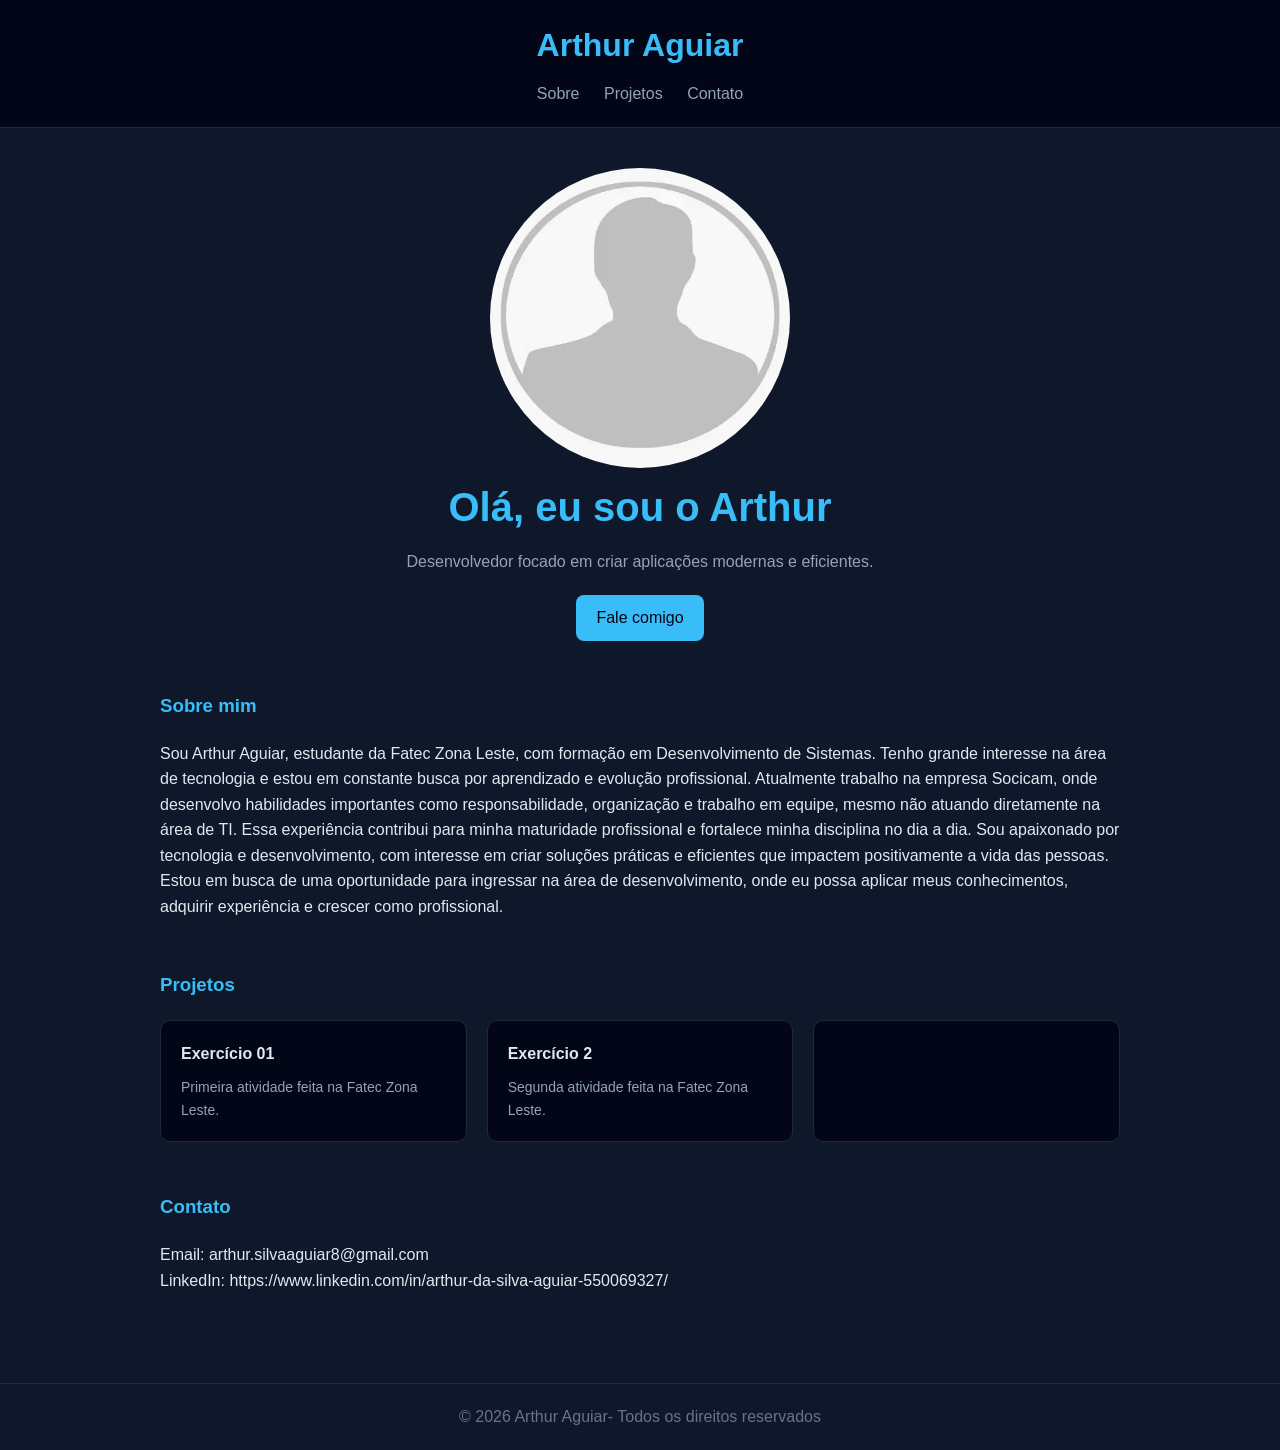
==== index.html @ 77dcb954 "Add files via upload" ====
<!DOCTYPE html>
<html lang="pt-br">
<head>
  <meta charset="UTF-8">
  <meta name="viewport" content="width=device-width, initial-scale=1.0">
  <title>Arthur | Desenvolvedor</title>
  <link rel="stylesheet" href="style.css">
 
</head>
<body>

  <header>
    <h1>Arthur Aguiar</h1>
    <nav>
      <a href="#sobre">Sobre</a>
      <a href="#projetos">Projetos</a>
      <a href="#contato">Contato</a>
    </nav>
  </header>

  <div class="container">

    <section class="hero">
        <img src="imgs/OIP.webp" alt="fotominha">
      <h2>Olá, eu sou o Arthur </h2>
      <p>Desenvolvedor focado em criar aplicações modernas e eficientes.</p>
      <a href="#contato" class="btn">Fale comigo</a>
    </section>

    <section id="sobre" class="section">
      <h3>Sobre mim</h3>
      <p>
       Sou Arthur Aguiar, estudante da Fatec Zona Leste, com formação em Desenvolvimento de Sistemas. Tenho grande interesse na área de tecnologia e estou em constante busca por aprendizado e evolução profissional.

Atualmente trabalho na empresa Socicam, onde desenvolvo habilidades importantes como responsabilidade, organização e trabalho em equipe, mesmo não atuando diretamente na área de TI. Essa experiência contribui para minha maturidade profissional e fortalece minha disciplina no dia a dia.

Sou apaixonado por tecnologia e desenvolvimento, com interesse em criar soluções práticas e eficientes que impactem positivamente a vida das pessoas. Estou em busca de uma oportunidade para ingressar na área de desenvolvimento, onde eu possa aplicar meus conhecimentos, adquirir experiência e crescer como profissional.
      </p>
    </section>

    <section id="projetos" class="section">
      <h3>Projetos</h3>

      <div class="projects">
        <div class="card">
        <a href="Ex1/index.html">
          <h4>Exercício 01</h4>
          <p>Primeira atividade feita na Fatec Zona Leste.</p>
        </a>
        </div>

        <div class="card">
          <a href="Ex2/index.html">
            <h4>Exercício 2</h4>
            <p>Segunda atividade feita na Fatec Zona Leste.</p>
          </a>
        </div>

        <div class="card">
          
        </div>
      </div>
    </section>

    <section id="contato" class="section">
      <h3>Contato</h3>
      <p>Email: arthur.silvaaguiar8@gmail.com</p>
      <p>LinkedIn: https://www.linkedin.com/in/arthur-da-silva-aguiar-550069327/</p>
    </section>

  </div>

  <footer>
    <p>© 2026 Arthur Aguiar- Todos os direitos reservados</p>
  </footer>

</body>
</html>
---- style.css ----
* {
      margin: 0;
      padding: 0;
      box-sizing: border-box;
      font-family: Arial, sans-serif;
    }

    body {
      background-color: #0f172a;
      color: #e2e8f0;
      line-height: 1.6;
    }
    a{
        text-decoration: none;
        color: #94a3b8;
    }

    header {
      background: #020617;
      padding: 20px;
      text-align: center;
      border-bottom: 1px solid #1e293b;
    }

    header h1 {
      color: #38bdf8;
    }

    nav {
      margin-top: 10px;
    }

    nav a {
      color: #94a3b8;
      margin: 0 10px;
      text-decoration: none;
      transition: 0.3s;
    }

    nav a:hover {
      color: #38bdf8;
    }

    .container {
      max-width: 1000px;
      margin: auto;
      padding: 40px 20px;
    }

    .hero {
      text-align: center;
      margin-bottom: 50px;
    }

    .hero h2 {
      font-size: 2.5rem;
      color: #38bdf8;
    }

    .hero p {
      margin-top: 10px;
      color: #94a3b8;
    }
    .hero img{
        width: 300px;
        height: 300px;
        border-radius: 60%;
    }
   
    .btn {
      display: inline-block;
      margin-top: 20px;
      padding: 10px 20px;
      background: #38bdf8;
      color: #020617;
      border-radius: 8px;
      text-decoration: none;
      transition: 0.3s;
    }

    .btn:hover {
      background: #0ea5e9;
    }

    .section {
      margin-bottom: 50px;
    }

    .section h3 {
      margin-bottom: 20px;
      color: #38bdf8;
    }

    .projects {
      display: grid;
      grid-template-columns: repeat(auto-fit, minmax(250px, 1fr));
      gap: 20px;
    }

    .card {
      background: #020617;
      padding: 20px;
      border-radius: 10px;
      border: 1px solid #1e293b;
      transition: 0.3s;
    }

    .card:hover {
      transform: translateY(-5px);
      border-color: #38bdf8;
    }

    .card h4 {
      margin-bottom: 10px;
      color: #e2e8f0;
    }

    .card p {
      font-size: 14px;
      color: #94a3b8;
    }

    footer {
      text-align: center;
      padding: 20px;
      border-top: 1px solid #1e293b;
      color: #64748b;
    }
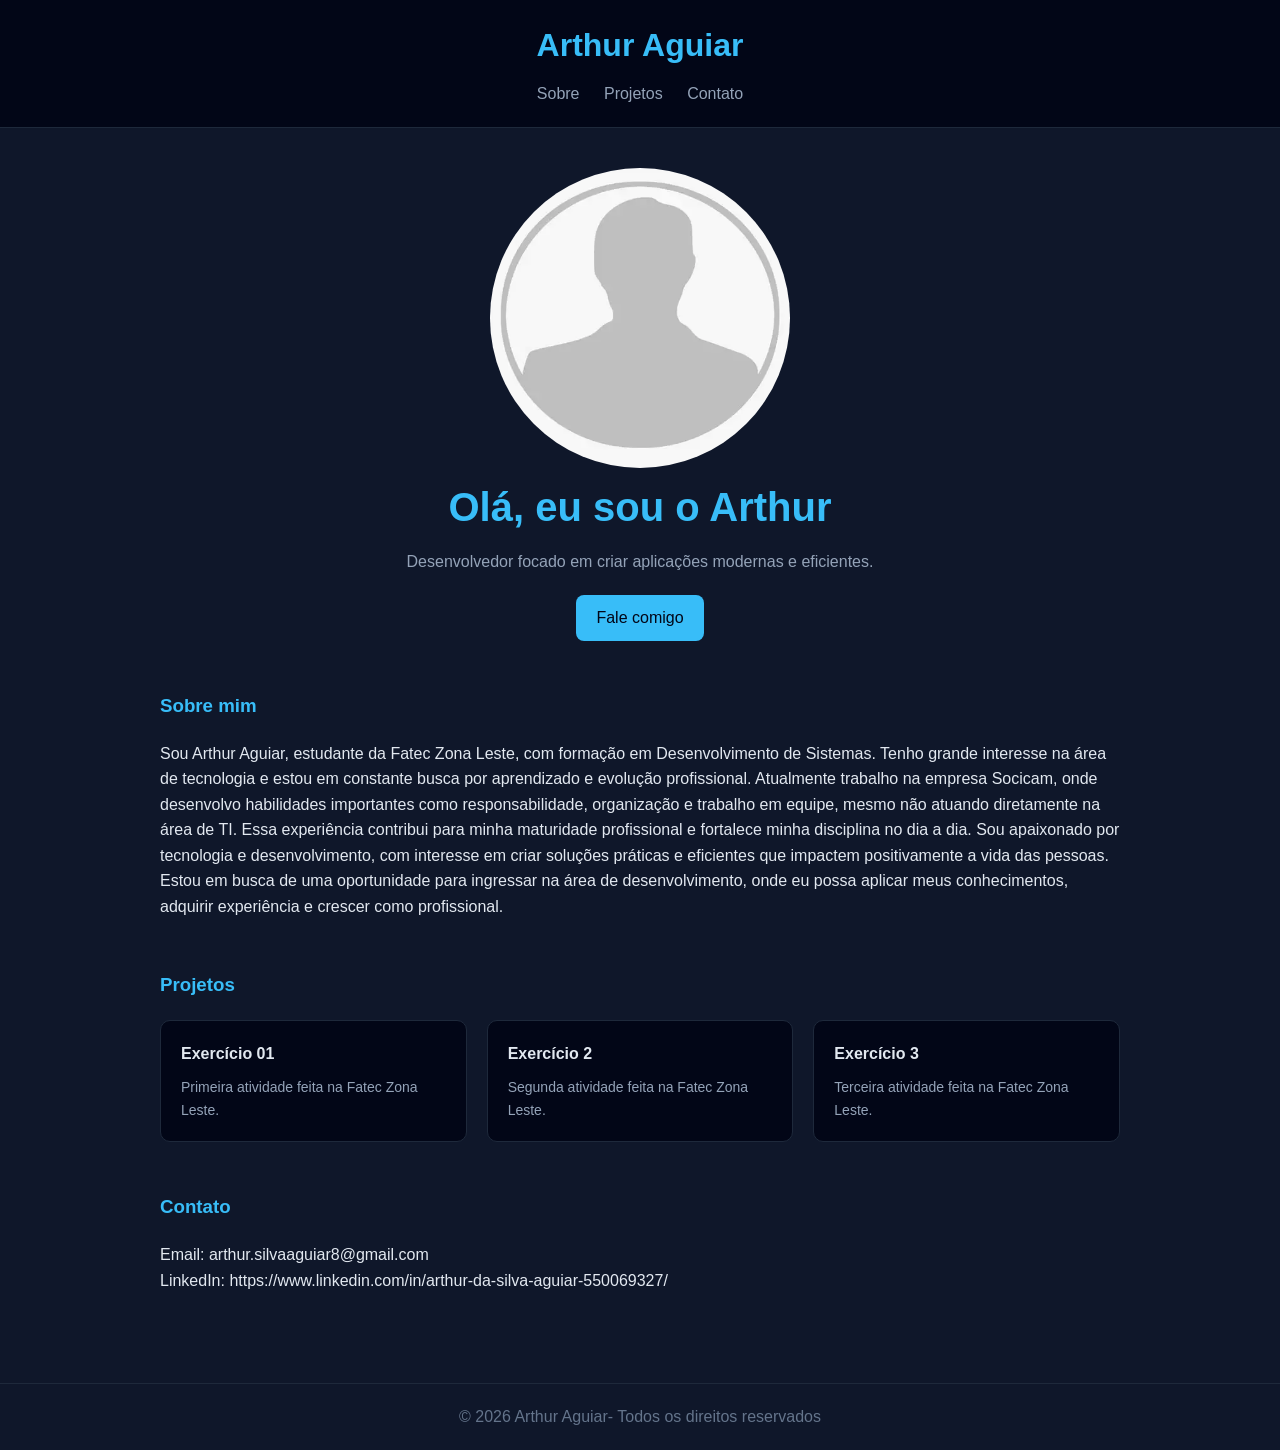
==== commit 0afb0882: "Atividade 3" ====
--- a/index.html
+++ b/index.html
@@ -57,7 +57,10 @@
         </div>
 
         <div class="card">
-          
+          <a href="Ex3/index.html">
+            <h4>Exercício 3</h4>
+            <p>Terceira atividade feita na Fatec Zona Leste.</p>
+          </a>
         </div>
       </div>
     </section>
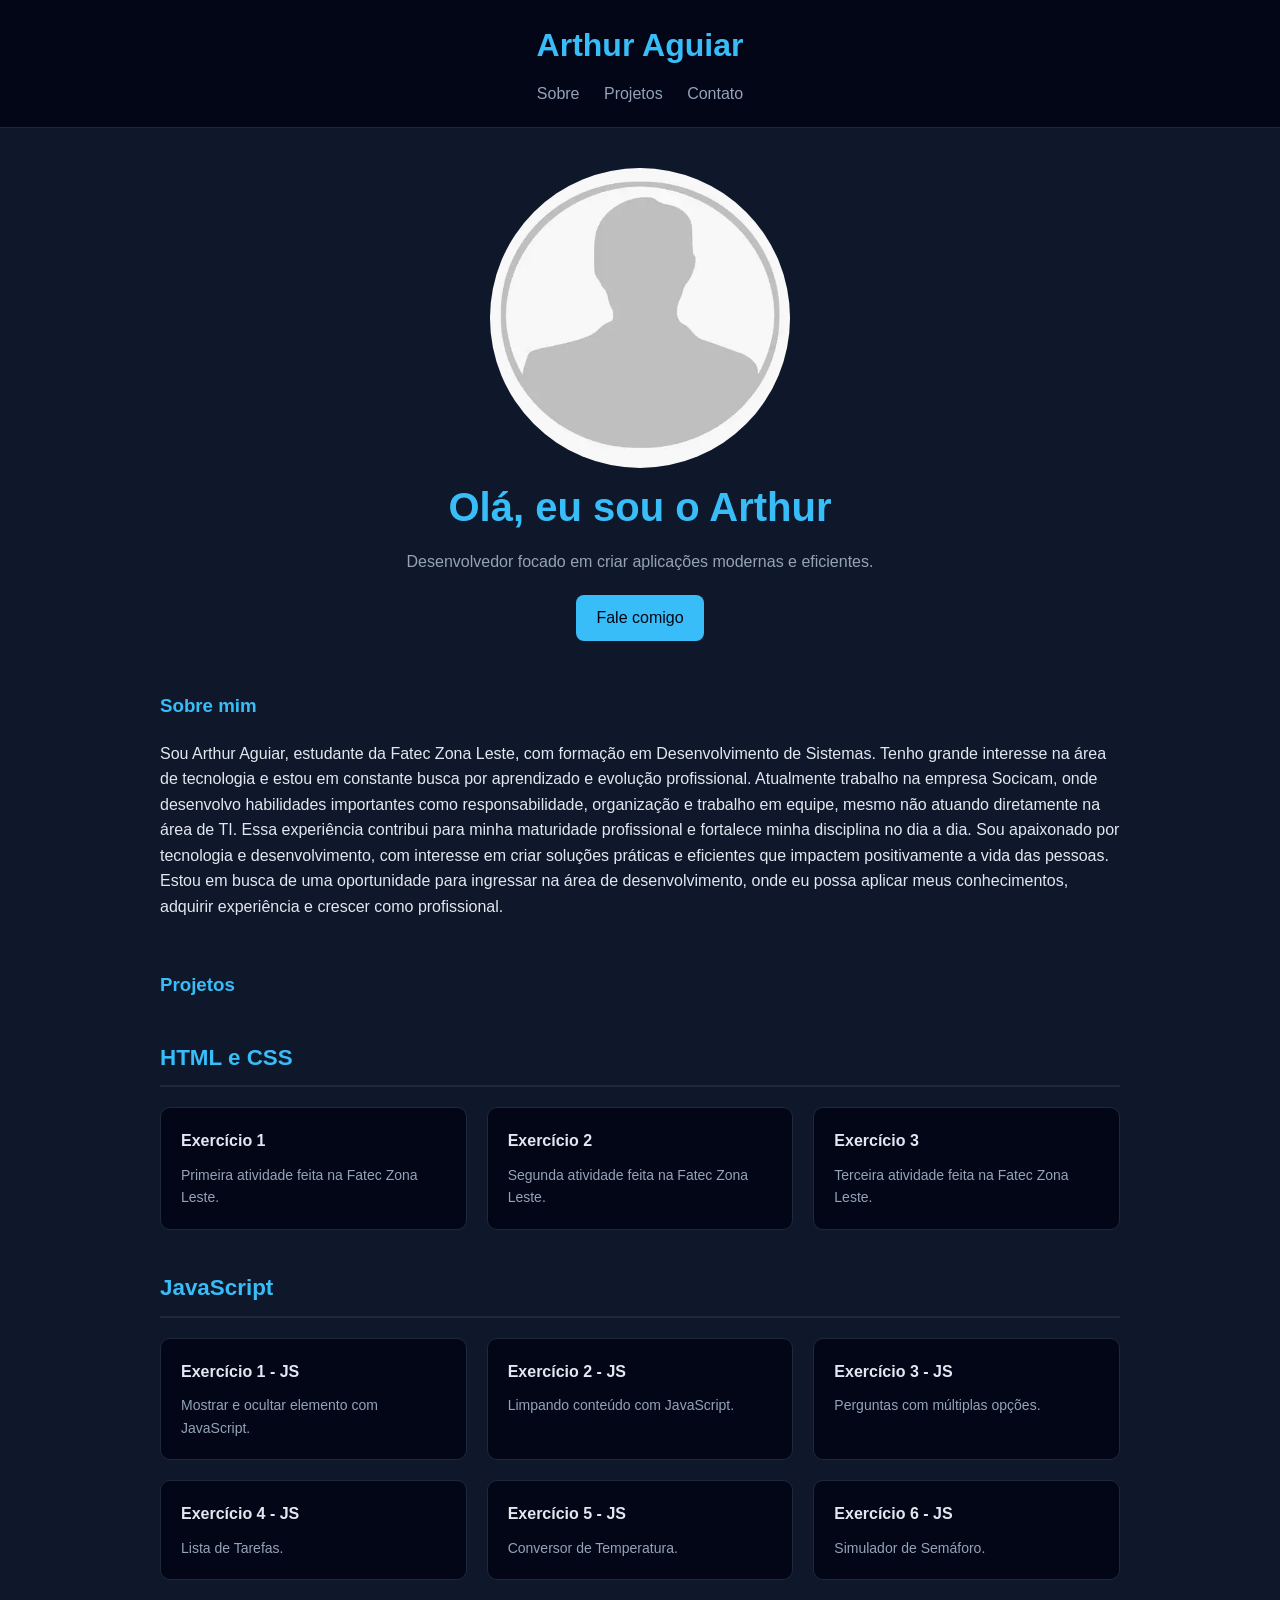
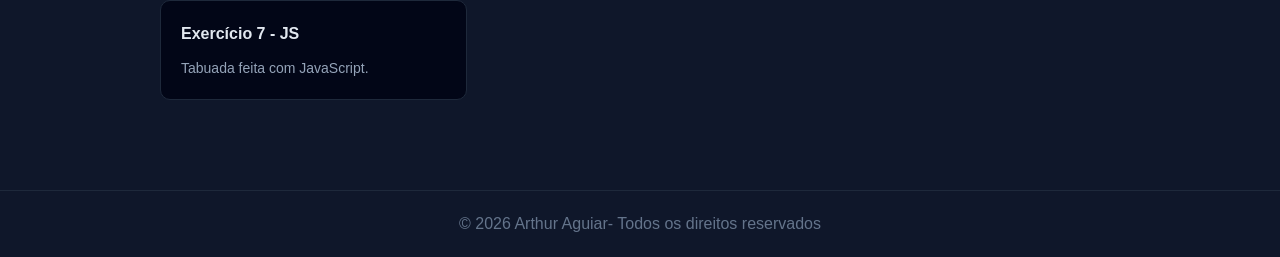
==== commit b9e08c91: "Atividades JavaScript" ====
--- a/index.html
+++ b/index.html
@@ -41,12 +41,14 @@
     <section id="projetos" class="section">
       <h3>Projetos</h3>
 
+      <h4 class="categoria">HTML e CSS</h4>
+
       <div class="projects">
         <div class="card">
-        <a href="Ex1/index.html">
-          <h4>Exercício 01</h4>
-          <p>Primeira atividade feita na Fatec Zona Leste.</p>
-        </a>
+          <a href="Ex1/index.html">
+            <h4>Exercício 1</h4>
+            <p>Primeira atividade feita na Fatec Zona Leste.</p>
+          </a>
         </div>
 
         <div class="card">
@@ -63,12 +65,60 @@
           </a>
         </div>
       </div>
-    </section>
 
-    <section id="contato" class="section">
-      <h3>Contato</h3>
-      <p>Email: arthur.silvaaguiar8@gmail.com</p>
-      <p>LinkedIn: https://www.linkedin.com/in/arthur-da-silva-aguiar-550069327/</p>
+      <h4 class="categoria">JavaScript</h4>
+
+      <div class="projects">
+        <div class="card">
+          <a href="Ex4/index.html">
+            <h4>Exercício 1 - JS</h4>
+            <p>Mostrar e ocultar elemento com JavaScript.</p>
+          </a>
+        </div>
+
+        <div class="card">
+          <a href="Ex5/index.html">
+            <h4>Exercício 2 - JS</h4>
+            <p>Limpando conteúdo com JavaScript.</p>
+          </a>
+        </div>
+
+        <div class="card">
+          <a href="Ex6/index.html">
+            <h4>Exercício 3 - JS</h4>
+            <p>Perguntas com múltiplas opções.</p>
+          </a>
+        </div>
+
+        <div class="card">
+          <a href="Ex7/index.html">
+            <h4>Exercício 4 - JS</h4>
+            <p>Lista de Tarefas.</p>
+          </a>
+        </div> 
+
+        <div class="card">
+          <a href="Ex8/index.html">
+            <h4>Exercício 5 - JS</h4>
+            <p>Conversor de Temperatura.</p>
+          </a>
+        </div> 
+        
+        <div class="card">
+          <a href="Ex9/index.html">
+            <h4>Exercício 6 - JS</h4>
+            <p>Simulador de Semáforo.</p>
+          </a>
+        </div>  
+
+        <div class="card">
+          <a href="Ex10/index.html">
+            <h4>Exercício 7 - JS</h4>
+            <p>Tabuada feita com JavaScript.</p>
+          </a>
+        </div>
+
+      </div>
     </section>
 
   </div>
--- a/style.css
+++ b/style.css
@@ -9,6 +9,10 @@
       background-color: #0f172a;
       color: #e2e8f0;
       line-height: 1.6;
+
+      min-height: 100vh;
+      display: flex;
+      flex-direction: column;
     }
     a{
         text-decoration: none;
@@ -126,3 +130,54 @@
       border-top: 1px solid #1e293b;
       color: #64748b;
     }
+
+
+    input{
+        width: 100%;
+        padding: 10px;
+        margin: 10px 0;
+        border-radius: 8px;
+        border: none;
+    }
+
+    button{
+        padding: 10px 20px;
+        background: #38bdf8;
+        color: #020617;
+        border: none;
+        border-radius: 8px;
+        cursor: pointer;
+    }
+
+    button:hover{
+        background: #0ea5e9;
+    }
+
+    .resultado{
+        margin-top: 15px;
+        background: #1e293b;
+        padding: 15px;
+        border-radius: 8px;
+    }
+    .categoria{
+        color: #38bdf8;
+        margin: 40px 0 20px;
+        padding-bottom: 10px;
+        border-bottom: 2px solid #1e293b;
+        font-size: 1.4rem;
+    }
+    .semaforo{
+    display:flex;
+    flex-direction:column;
+    align-items:center;
+    gap:10px;
+    margin-bottom:20px;
+    }
+
+    .luz{
+        width:100px;
+        height:100px;
+        border-radius:50%;
+        background:#1e293b;
+    }
+        
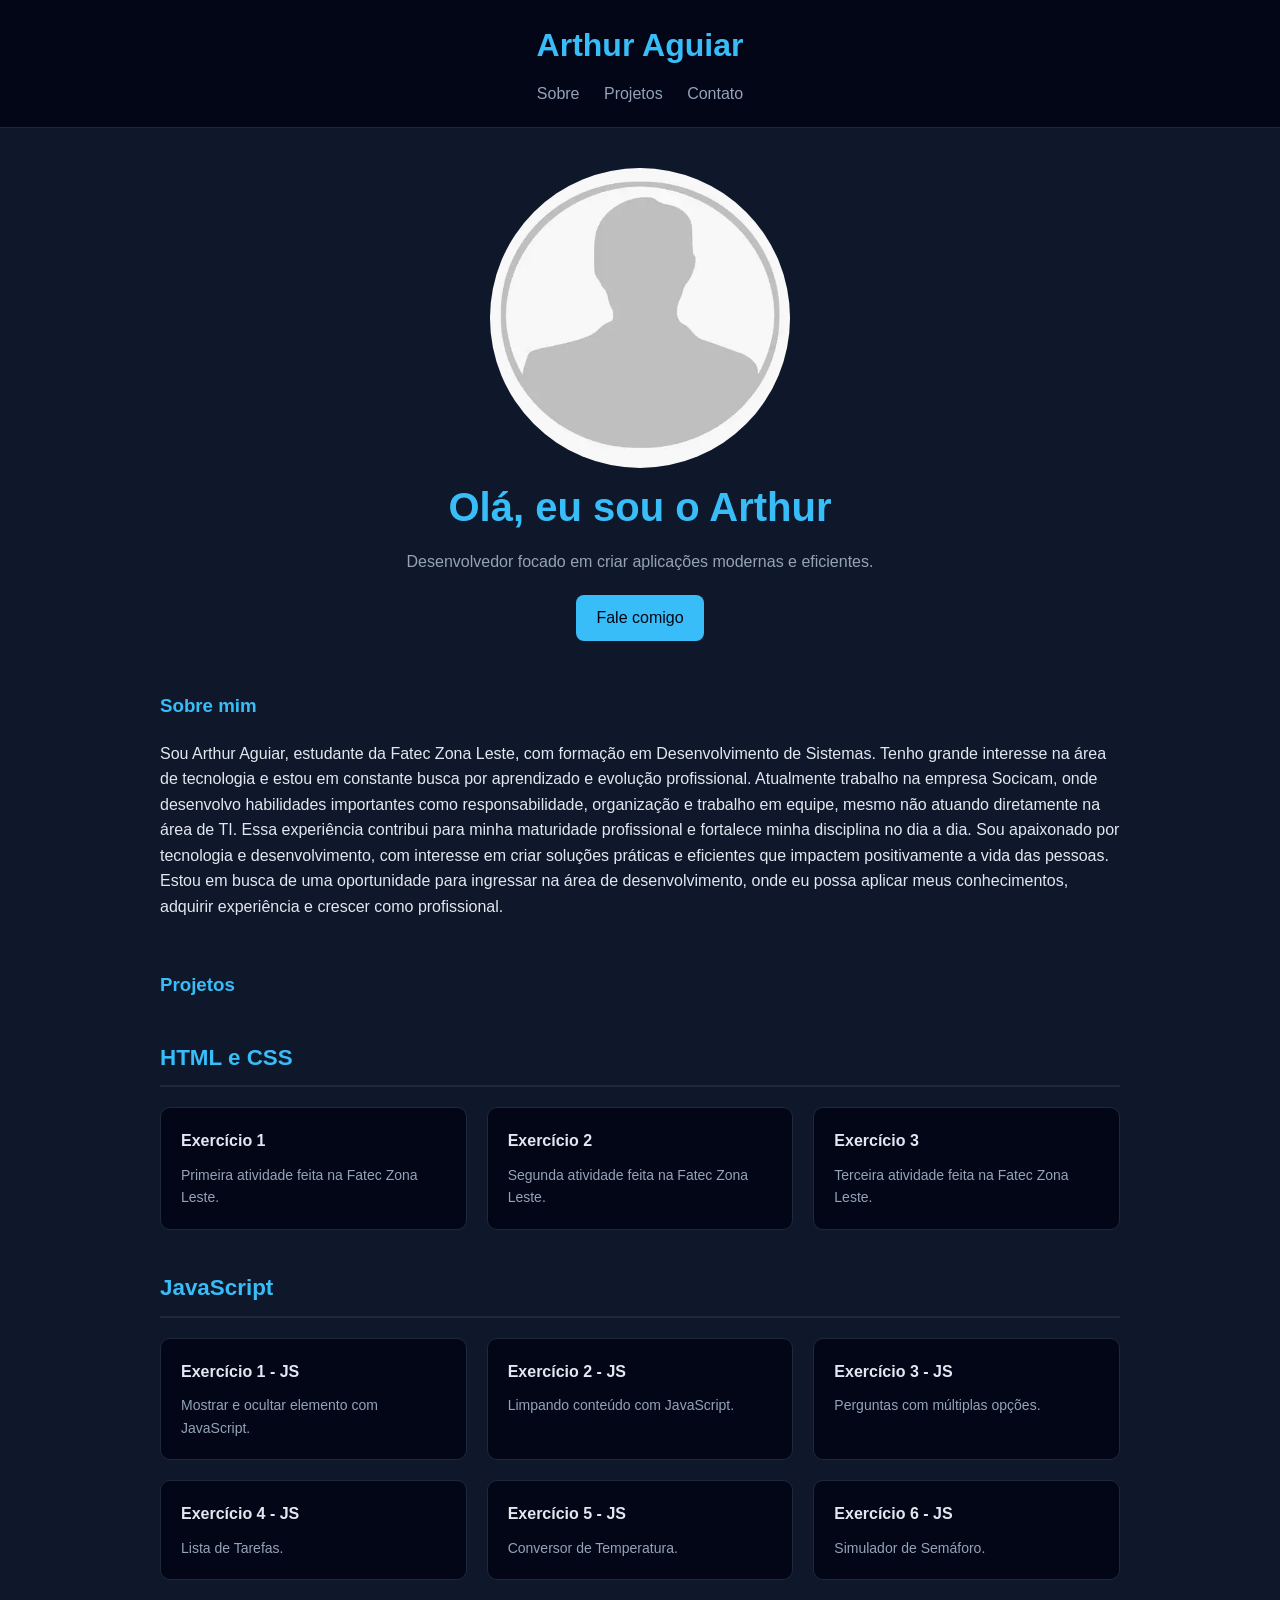
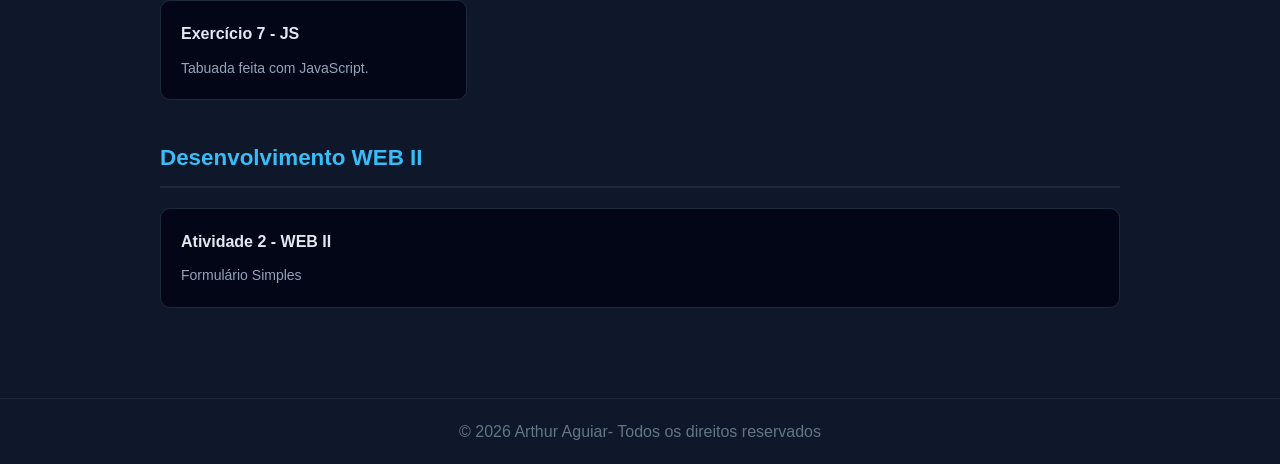
==== commit 6bc8655e: "Novas Atividades de WEB II" ====
--- a/index.html
+++ b/index.html
@@ -117,7 +117,17 @@
             <p>Tabuada feita com JavaScript.</p>
           </a>
         </div>
+      
 
+      </div>
+      <h4 class="categoria">Desenvolvimento WEB II</h4>
+      <div class="projects">
+        <div class="card">
+          <a href="WEB2/Atividade2/index.html">
+            <h4>Atividade 2 - WEB II</h4>
+            <p>Formulário Simples</p>
+          </a>
+        </div>
       </div>
     </section>
 
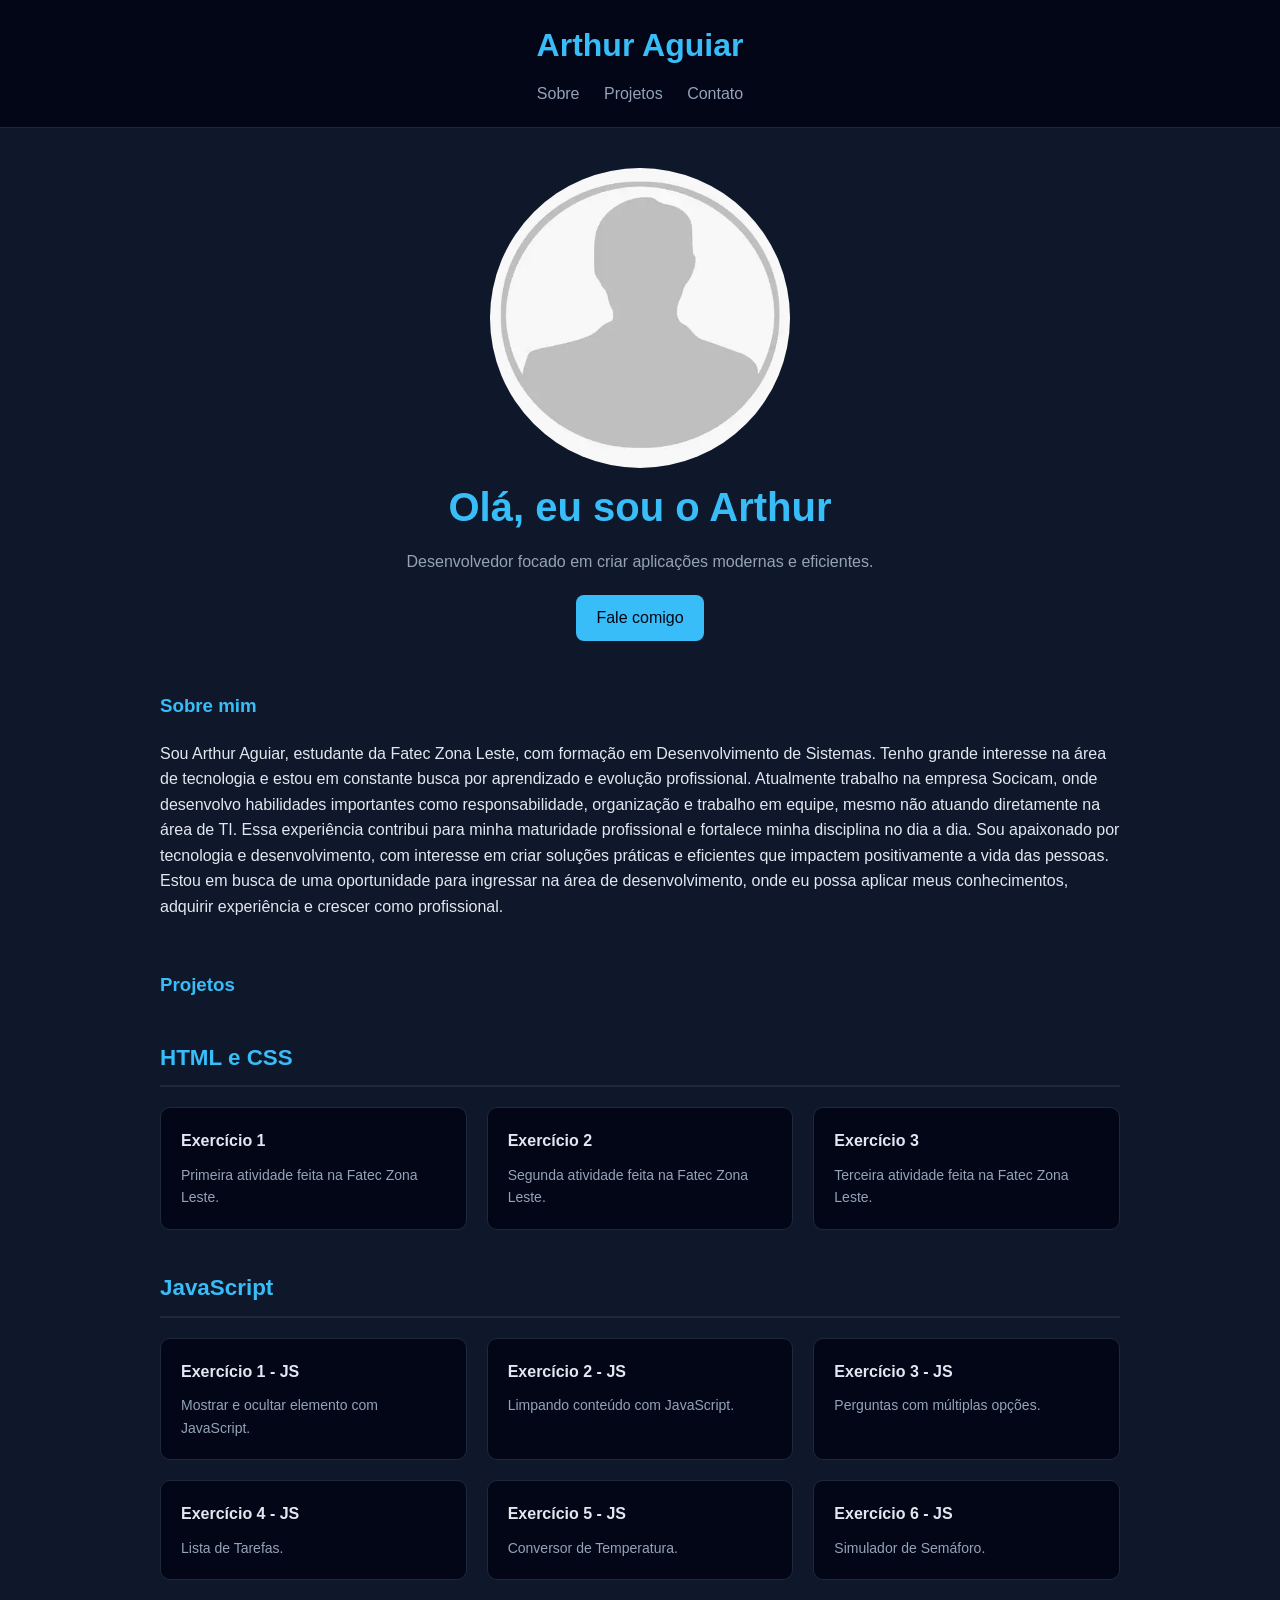
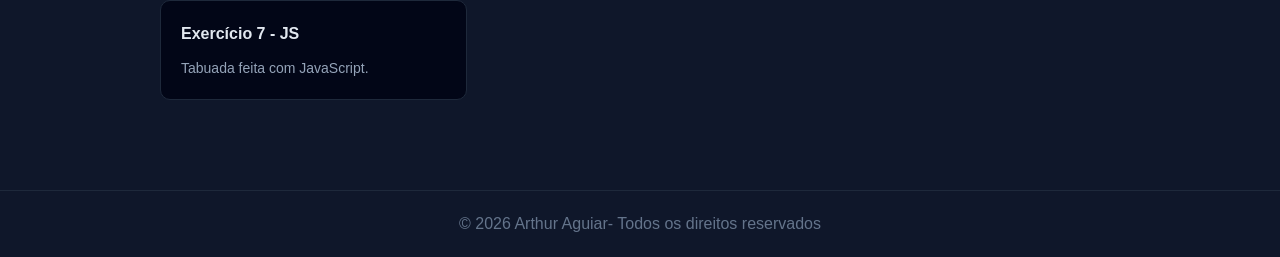
==== commit ce70eec0: "Separação PHP" ====
--- a/index.html
+++ b/index.html
@@ -120,15 +120,6 @@
       
 
       </div>
-      <h4 class="categoria">Desenvolvimento WEB II</h4>
-      <div class="projects">
-        <div class="card">
-          <a href="WEB2/Atividade2/index.html">
-            <h4>Atividade 2 - WEB II</h4>
-            <p>Formulário Simples</p>
-          </a>
-        </div>
-      </div>
     </section>
 
   </div>
@@ -138,4 +129,4 @@
   </footer>
 
 </body>
-</html>+</html>
